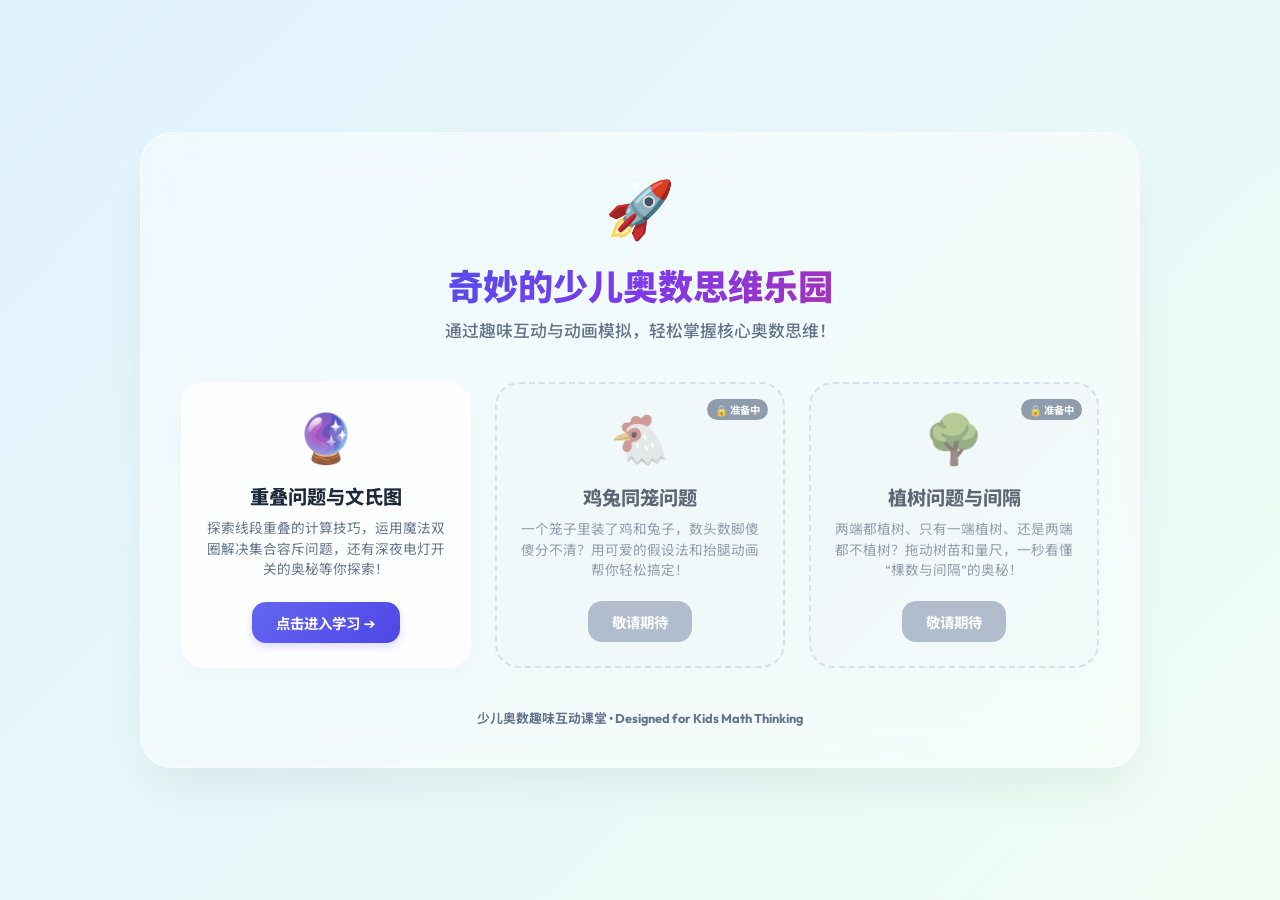
==== index.html @ ad88ec18 "Add Olympiad Math Portal homepage" ====
<!DOCTYPE html>
<html lang="zh-CN">
<head>
    <meta charset="UTF-8">
    <meta name="viewport" content="width=device-width, initial-scale=1.0">
    <title>奇妙的少儿奥数思维乐园 — 趣味互动课堂</title>
    <!-- Google Fonts -->
    <link rel="preconnect" href="https://fonts.googleapis.com">
    <link rel="preconnect" href="https://fonts.gstatic.com" crossorigin>
    <link href="https://fonts.googleapis.com/css2?family=Noto+Sans+SC:wght@400;700;900&family=Outfit:wght@400;600;800&display=swap" rel="stylesheet">
    <style>
        :root {
            --primary-gradient: linear-gradient(135deg, #6366f1, #4f46e5);
            --bg-gradient: linear-gradient(135deg, #e0f2fe, #f0fdf4);
            --text-main: #0f172a;
            --text-muted: #64748b;
        }

        * {
            box-sizing: border-box;
            margin: 0;
            padding: 0;
        }

        body {
            font-family: 'Outfit', 'Noto Sans SC', system-ui, -apple-system, sans-serif;
            background: var(--bg-gradient);
            color: var(--text-main);
            min-height: 100vh;
            display: flex;
            justify-content: center;
            align-items: center;
            padding: 20px;
        }

        .portal-container {
            width: 100%;
            max-width: 1000px;
            background: rgba(255, 255, 255, 0.45);
            backdrop-filter: blur(20px);
            -webkit-backdrop-filter: blur(20px);
            border: 1px solid rgba(255, 255, 255, 0.6);
            border-radius: 32px;
            padding: 40px;
            box-shadow: 0 25px 50px -12px rgba(15, 23, 42, 0.08);
            text-align: center;
        }

        header {
            margin-bottom: 40px;
        }

        .logo-emoji {
            font-size: 3.5rem;
            animation: float 3s ease-in-out infinite alternate;
            display: inline-block;
        }

        @keyframes float {
            0% { transform: translateY(0) rotate(0deg); }
            100% { transform: translateY(-10px) rotate(5deg); }
        }

        h1 {
            font-size: 2.2rem;
            font-weight: 900;
            margin-top: 15px;
            background: linear-gradient(135deg, #2563eb, #7c3aed, #db2777);
            -webkit-background-clip: text;
            -webkit-text-fill-color: transparent;
        }

        header p {
            font-size: 1.05rem;
            color: var(--text-muted);
            margin-top: 8px;
            font-weight: 500;
        }

        /* 课程网格 */
        .courses-grid {
            display: grid;
            grid-template-columns: repeat(auto-fill, minmax(280px, 1fr));
            gap: 24px;
            margin-bottom: 20px;
        }

        .course-card {
            background: rgba(255, 255, 255, 0.85);
            border: 1px solid rgba(255, 255, 255, 0.7);
            border-radius: 24px;
            padding: 24px;
            display: flex;
            flex-direction: column;
            align-items: center;
            text-align: center;
            box-shadow: 0 10px 20px rgba(15, 23, 42, 0.02);
            transition: all 0.3s cubic-bezier(0.175, 0.885, 0.32, 1.275);
            position: relative;
            overflow: hidden;
        }

        .course-card:hover {
            transform: translateY(-8px);
            box-shadow: 0 20px 30px rgba(79, 70, 229, 0.1);
            border-color: rgba(99, 102, 241, 0.4);
        }

        .course-emoji {
            font-size: 3rem;
            margin-bottom: 15px;
        }

        .course-card h3 {
            font-size: 1.2rem;
            font-weight: 800;
            margin-bottom: 8px;
            color: #1e293b;
        }

        .course-card p {
            font-size: 0.85rem;
            color: var(--text-muted);
            line-height: 1.5;
            margin-bottom: 20px;
            flex-grow: 1;
        }

        .enter-btn {
            display: inline-block;
            text-decoration: none;
            padding: 10px 24px;
            background: var(--primary-gradient);
            color: white;
            border-radius: 14px;
            font-weight: bold;
            font-size: 0.9rem;
            box-shadow: 0 4px 10px rgba(79, 70, 229, 0.2);
            transition: all 0.2s;
        }

        .enter-btn:hover {
            transform: scale(1.05);
            box-shadow: 0 6px 15px rgba(79, 70, 229, 0.35);
        }

        /* 锁定的关卡 */
        .course-card.locked {
            background: rgba(241, 245, 249, 0.6);
            border: 2px dashed #cbd5e1;
            opacity: 0.7;
            cursor: not-allowed;
        }

        .course-card.locked:hover {
            transform: none;
            box-shadow: none;
            border-color: #cbd5e1;
        }

        .lock-badge {
            position: absolute;
            top: 15px;
            right: 15px;
            background: #64748b;
            color: white;
            font-size: 0.65rem;
            padding: 3px 8px;
            border-radius: 20px;
            font-weight: bold;
            display: flex;
            align-items: center;
            gap: 4px;
        }

        .course-card.locked .enter-btn {
            background: #94a3b8;
            box-shadow: none;
            cursor: not-allowed;
        }

        footer {
            margin-top: 40px;
            font-size: 0.8rem;
            color: var(--text-muted);
            font-weight: bold;
        }
    </style>
</head>
<body>
    <div class="portal-container">
        <header>
            <span class="logo-emoji">🚀</span>
            <h1>奇妙的少儿奥数思维乐园</h1>
            <p>通过趣味互动与动画模拟，轻松掌握核心奥数思维！</p>
        </header>

        <div class="courses-grid">
            <!-- 关卡 1: 文氏图 (已上线) -->
            <div class="course-card">
                <div class="course-emoji">🔮</div>
                <h3>重叠问题与文氏图</h3>
                <p>探索线段重叠的计算技巧，运用魔法双圈解决集合容斥问题，还有深夜电灯开关的奥秘等你探索！</p>
                <a href="./文氏图/index.html" class="enter-btn">点击进入学习 ➔</a>
            </div>

            <!-- 关卡 2: 鸡兔同笼 (即将推出) -->
            <div class="course-card locked">
                <div class="lock-badge">🔒 准备中</div>
                <div class="course-emoji" style="filter: grayscale(0.5);">🐔</div>
                <h3>鸡兔同笼问题</h3>
                <p>一个笼子里装了鸡和兔子，数头数脚傻傻分不清？用可爱的假设法和抬腿动画帮你轻松搞定！</p>
                <a href="#" class="enter-btn" onclick="return false;">敬请期待</a>
            </div>

            <!-- 关卡 3: 植树问题 (即将推出) -->
            <div class="course-card locked">
                <div class="lock-badge">🔒 准备中</div>
                <div class="course-emoji" style="filter: grayscale(0.5);">🌳</div>
                <h3>植树问题与间隔</h3>
                <p>两端都植树、只有一端植树、还是两端都不植树？拖动树苗和量尺，一秒看懂“棵数与间隔”的奥秘！</p>
                <a href="#" class="enter-btn" onclick="return false;">敬请期待</a>
            </div>
        </div>

        <footer>
            <p>少儿奥数趣味互动课堂 • Designed for Kids Math Thinking</p>
        </footer>
    </div>
</body>
</html>
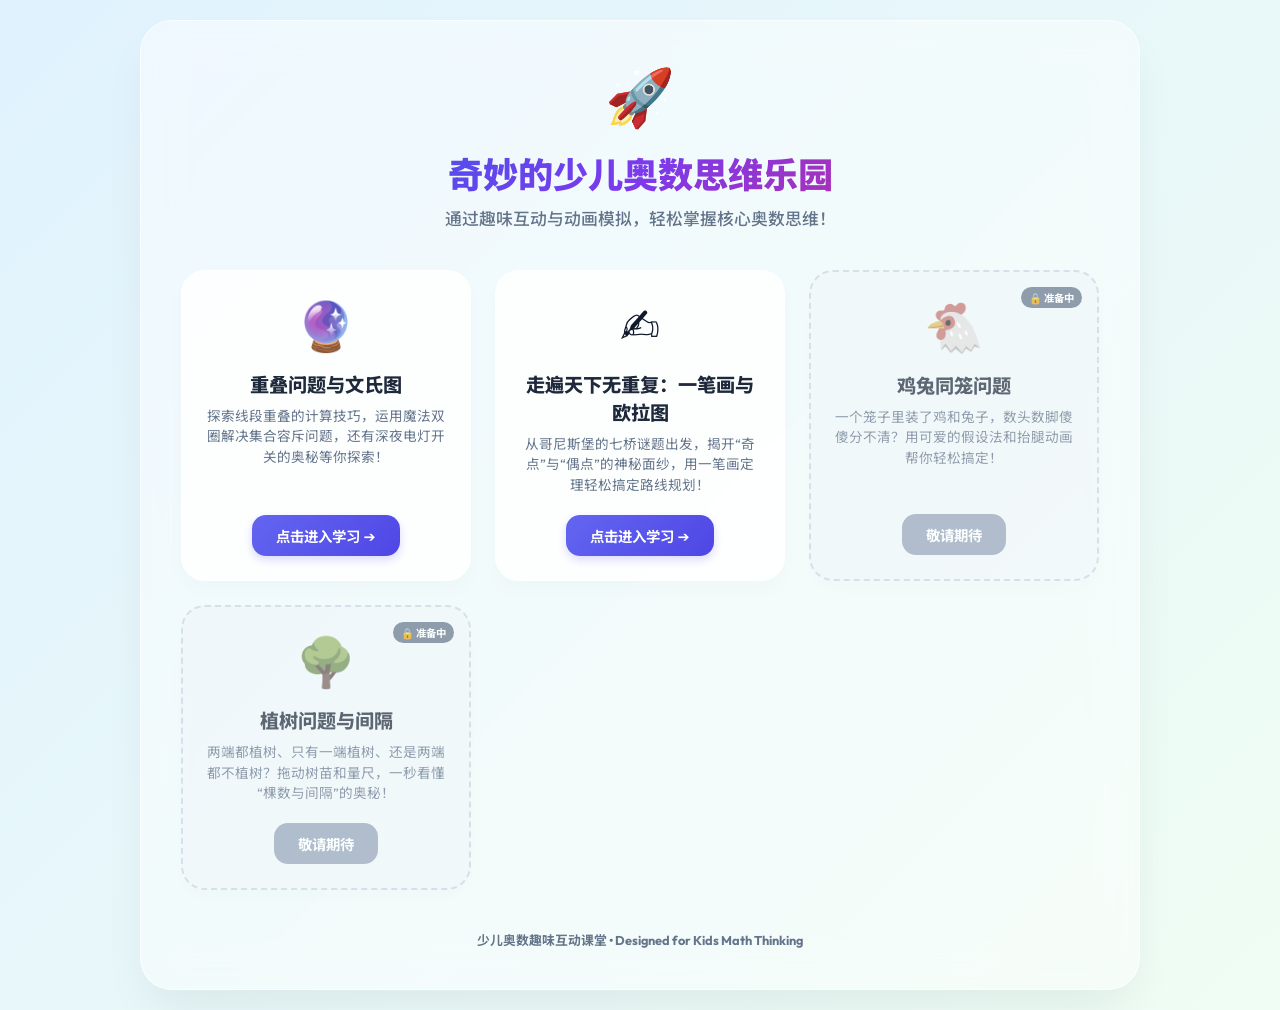
==== commit 321f8cc4: "feat: add interactive Eulerian path lesson (一笔画) with animations" ====
--- a/index.html
+++ b/index.html
@@ -204,7 +204,15 @@
                 <a href="./文氏图/index.html" class="enter-btn">点击进入学习 ➔</a>
             </div>
 
-            <!-- 关卡 2: 鸡兔同笼 (即将推出) -->
+            <!-- 关卡 2: 一笔画 (已上线) -->
+            <div class="course-card">
+                <div class="course-emoji">✍️</div>
+                <h3>走遍天下无重复：一笔画与欧拉图</h3>
+                <p>从哥尼斯堡的七桥谜题出发，揭开“奇点”与“偶点”的神秘面纱，用一笔画定理轻松搞定路线规划！</p>
+                <a href="./一笔画/index.html" class="enter-btn">点击进入学习 ➔</a>
+            </div>
+
+            <!-- 关卡 3: 鸡兔同笼 (即将推出) -->
             <div class="course-card locked">
                 <div class="lock-badge">🔒 准备中</div>
                 <div class="course-emoji" style="filter: grayscale(0.5);">🐔</div>
@@ -213,7 +221,7 @@
                 <a href="#" class="enter-btn" onclick="return false;">敬请期待</a>
             </div>
 
-            <!-- 关卡 3: 植树问题 (即将推出) -->
+            <!-- 关卡 4: 植树问题 (即将推出) -->
             <div class="course-card locked">
                 <div class="lock-badge">🔒 准备中</div>
                 <div class="course-emoji" style="filter: grayscale(0.5);">🌳</div>
